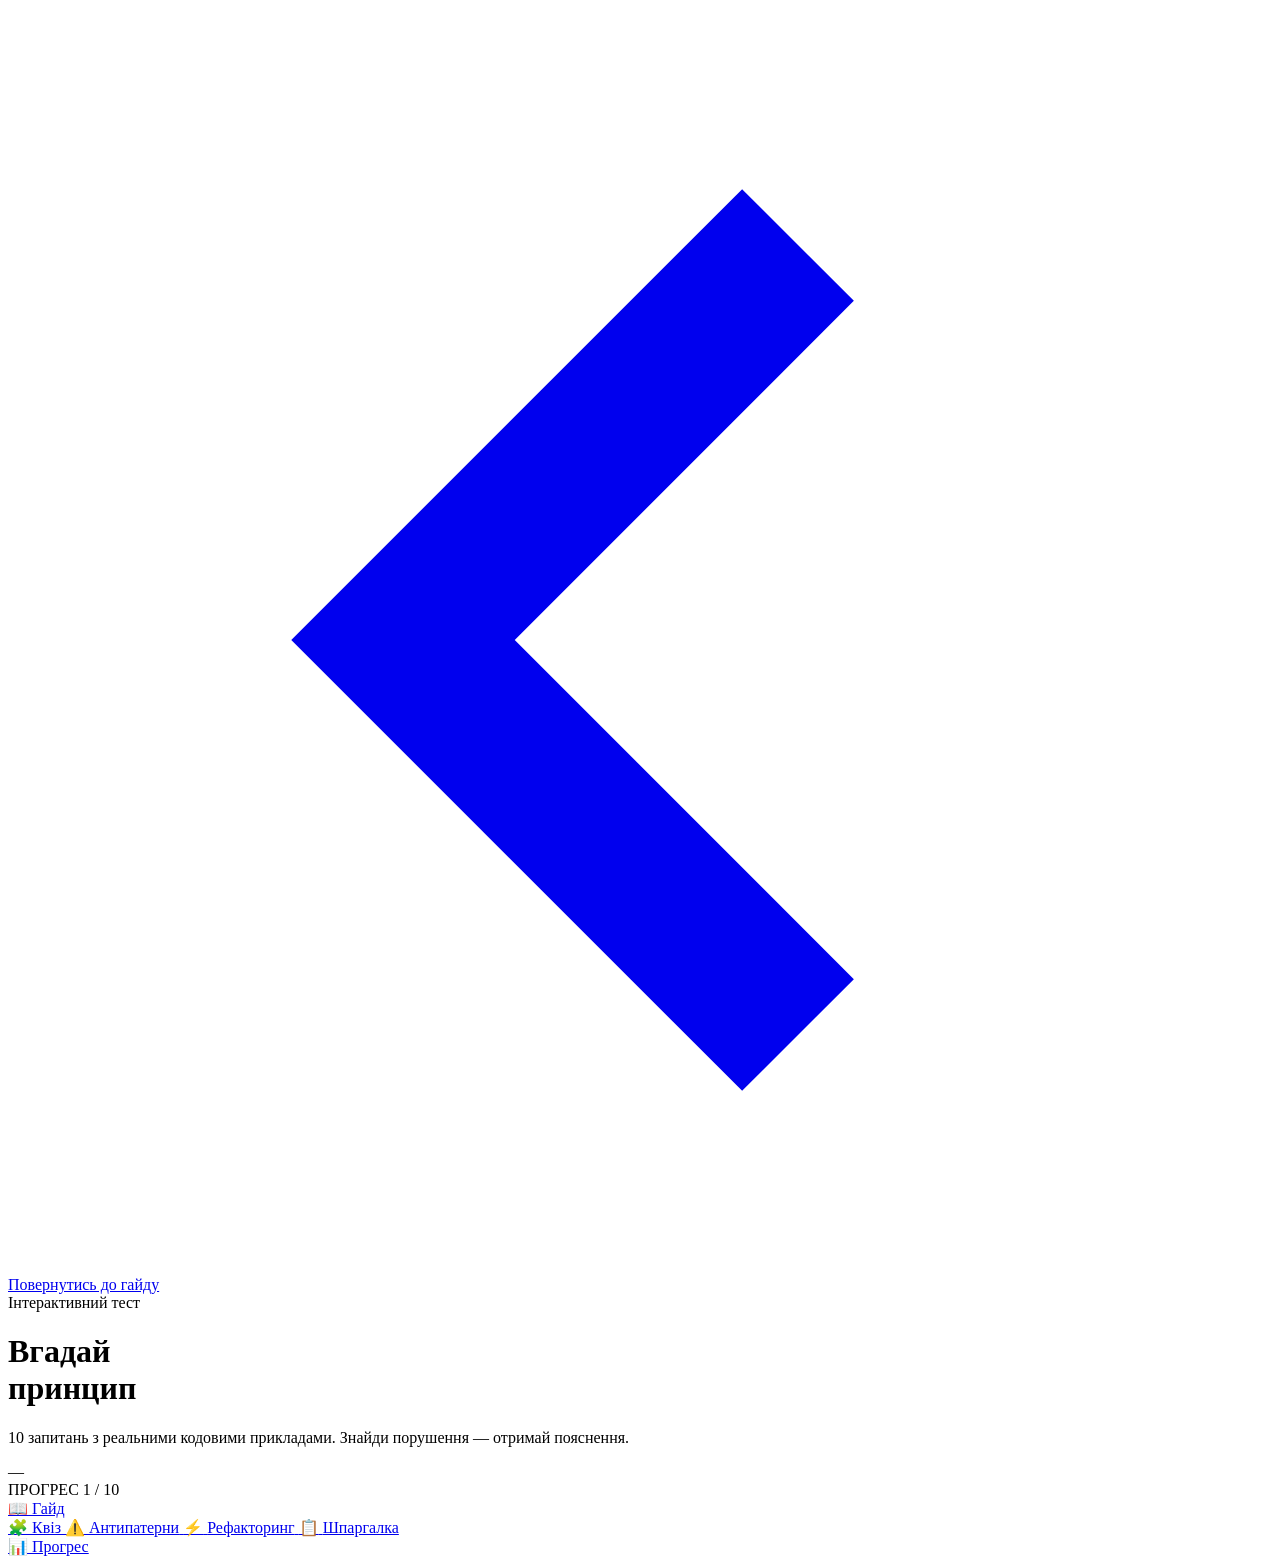
==== quiz.html @ ae3b08d3 "created a quiz page" ====
<!doctype html>
<html lang="uk">
  <head>
    <meta charset="UTF-8" />
    <meta name="viewport" content="width=device-width, initial-scale=1.0" />
    <title>Квіз — Frontend Принципи</title>
    <link
      href="https://fonts.googleapis.com/css2?family=Unbounded:wght@300;400;700;900&family=JetBrains+Mono:wght@300;400;500&family=Manrope:wght@300;400;500;600&display=swap"
      rel="stylesheet"
    />
  </head>
  <body data-current="quiz">
    <div class="orb orb1"></div>
    <div class="orb orb2"></div>

    <div class="shell">
      <a href="index.html" class="back">
        <svg
          viewBox="0 0 16 16"
          fill="none"
          stroke="currentColor"
          stroke-width="2"
        >
          <path d="M10 3L5 8l5 5" />
        </svg>
        Повернутись до гайду
      </a>

      <!-- Header -->
      <div class="quiz-header" id="quiz-header">
        <div class="quiz-eyebrow">Інтерактивний тест</div>
        <h1 class="quiz-title">Вгадай<br /><span>принцип</span></h1>
        <p class="quiz-desc">
          10 запитань з реальними кодовими прикладами. Знайди порушення —
          отримай пояснення.
        </p>
        <div class="read-time">
          <span class="read-time-dot"></span><span id="read-time-val">—</span>
        </div>
      </div>

      <!-- Progress -->
      <div class="progress-wrap" id="progress-wrap">
        <div class="progress-meta">
          <span class="progress-label">ПРОГРЕС</span>
          <span class="progress-frac" id="progress-frac">1 / 10</span>
        </div>
        <div class="progress-track">
          <div
            class="progress-fill"
            id="progress-fill"
            style="width: 10%"
          ></div>
        </div>
      </div>

      <!-- Question area -->
      <div id="question-area"></div>

      <!-- Results -->
      <div class="results" id="results"></div>
    </div>

    <!-- GLOBAL NAV -->
    <nav class="gnav" id="gnav">
      <a class="gnav-item" href="index.html" data-page="index">
        <span class="gnav-icon">📖</span>
        <span class="gnav-label">Гайд</span>
      </a>
      <div class="gnav-sep"></div>
      <a class="gnav-item" href="quiz.html" data-page="quiz">
        <span class="gnav-icon">🧩</span>
        <span class="gnav-label">Квіз</span>
      </a>
      <a class="gnav-item" href="antipatterns.html" data-page="antipatterns">
        <span class="gnav-icon">⚠️</span>
        <span class="gnav-label">Антипатерни</span>
      </a>
      <a class="gnav-item" href="refactoring.html" data-page="refactoring">
        <span class="gnav-icon">⚡</span>
        <span class="gnav-label">Рефакторинг</span>
      </a>
      <a class="gnav-item" href="cheatsheet.html" data-page="cheatsheet">
        <span class="gnav-icon">📋</span>
        <span class="gnav-label">Шпаргалка</span>
      </a>
      <div class="gnav-sep"></div>
      <a class="gnav-item" href="tracker.html" data-page="tracker">
        <span class="gnav-prog"></span>
        <span class="gnav-icon">📊</span>
        <span class="gnav-label">Прогрес</span>
      </a>
    </nav>
  </body>
</html>
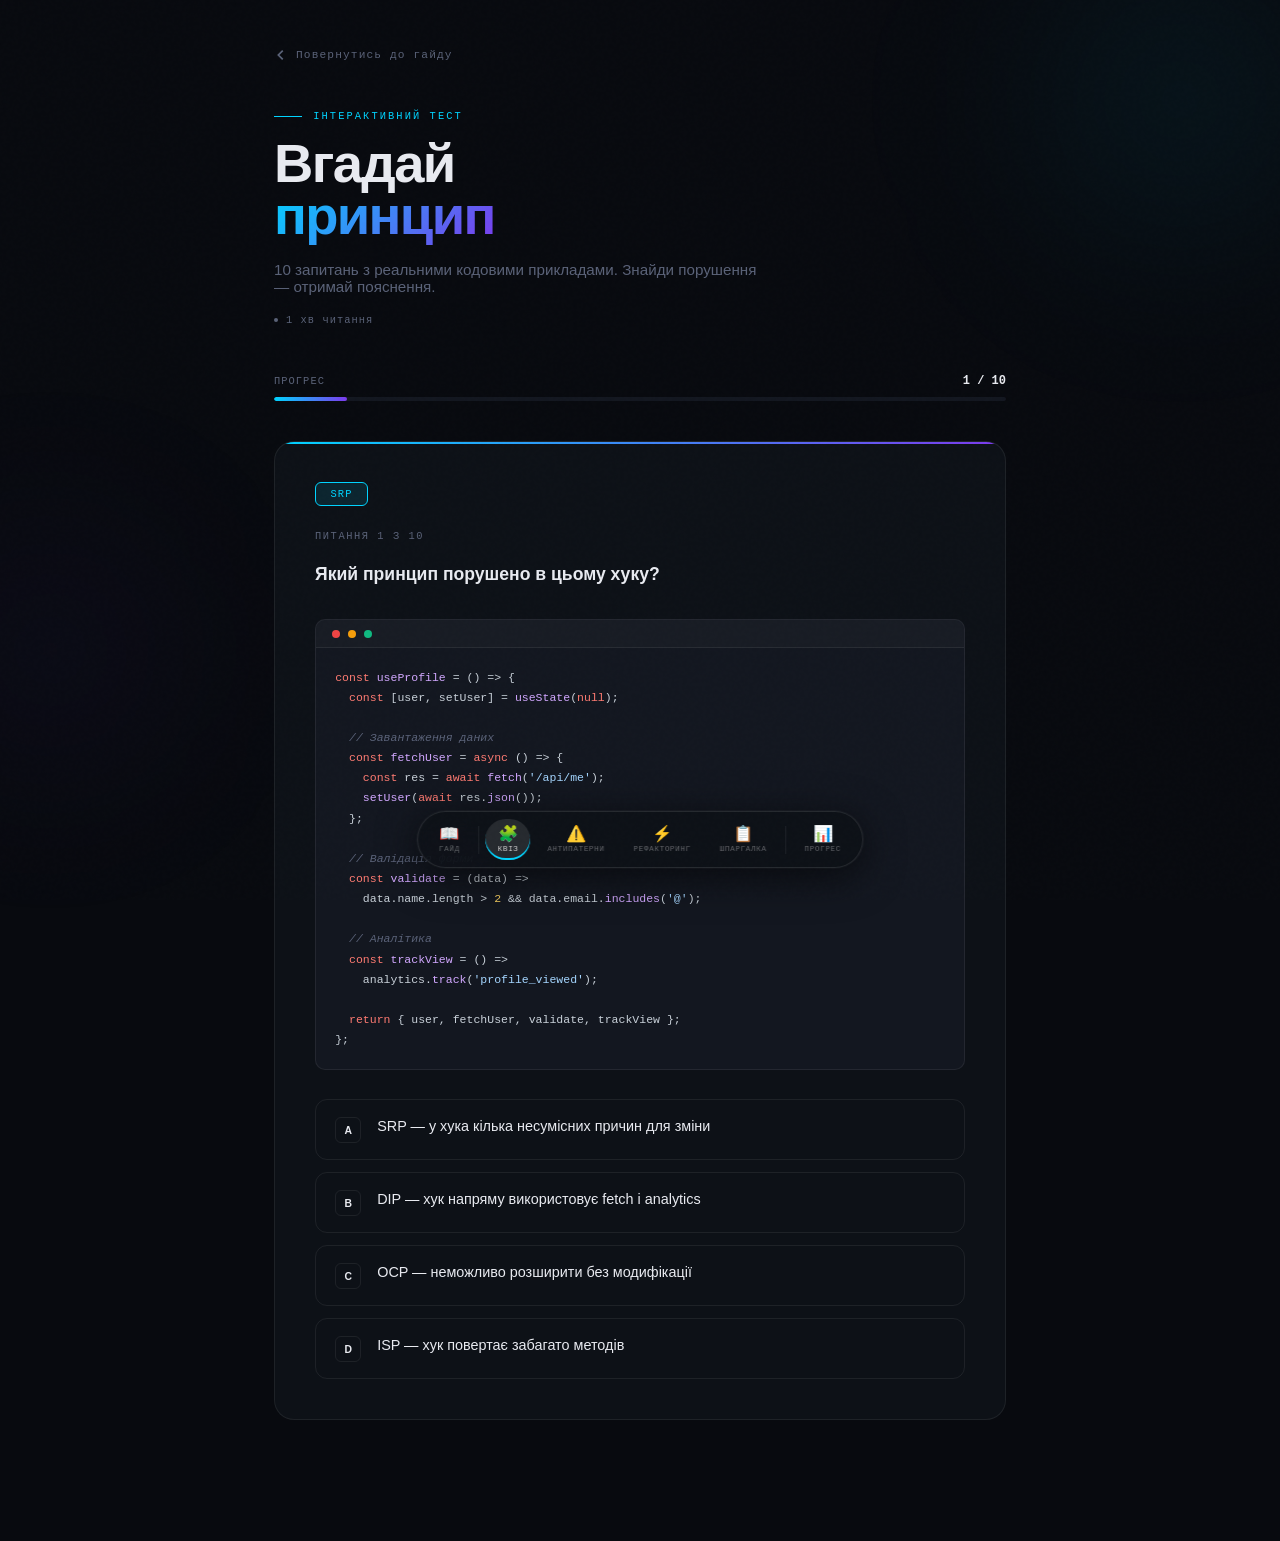
==== commit 91e15e01: "Update quiz.html" ====
--- a/quiz.html
+++ b/quiz.html
@@ -8,6 +8,7 @@
       href="https://fonts.googleapis.com/css2?family=Unbounded:wght@300;400;700;900&family=JetBrains+Mono:wght@300;400;500&family=Manrope:wght@300;400;500;600&display=swap"
       rel="stylesheet"
     />
+    <link rel="stylesheet" href="quiz.css" />
   </head>
   <body data-current="quiz">
     <div class="orb orb1"></div>
@@ -91,5 +92,6 @@
         <span class="gnav-label">Прогрес</span>
       </a>
     </nav>
+    <script type="module" src="./quiz.js"></script>
   </body>
 </html>
--- a/quiz.css
+++ b/quiz.css
@@ -0,0 +1,841 @@
+:root {
+  --bg: #080a0f;
+  --surface: #0d1117;
+  --surface2: #131720;
+  --border: rgba(255, 255, 255, 0.07);
+  --text: #e8eaf0;
+  --muted: #5a6278;
+  --accent1: #00d4ff;
+  --accent2: #7c3aed;
+  --accent3: #f59e0b;
+  --accent4: #10b981;
+  --accent5: #ef4444;
+}
+* {
+  margin: 0;
+  padding: 0;
+  box-sizing: border-box;
+}
+html {
+  scroll-behavior: smooth;
+}
+
+body {
+  background: var(--bg);
+  color: var(--text);
+  font-family: 'Manrope', sans-serif;
+  min-height: 100vh;
+  overflow-x: hidden;
+}
+
+/* noise */
+body::before {
+  content: '';
+  position: fixed;
+  inset: 0;
+  background-image: url("data:image/svg+xml,%3Csvg viewBox='0 0 256 256' xmlns='http://www.w3.org/2000/svg'%3E%3Cfilter id='n'%3E%3CfeTurbulence type='fractalNoise' baseFrequency='0.9' numOctaves='4' stitchTiles='stitch'/%3E%3C/filter%3E%3Crect width='100%25' height='100%25' filter='url(%23n)' opacity='0.03'/%3E%3C/svg%3E");
+  pointer-events: none;
+  z-index: 9999;
+  opacity: 0.4;
+}
+
+/* ── LAYOUT ── */
+.shell {
+  max-width: 780px;
+  margin: 0 auto;
+  padding: 3rem 1.5rem 6rem;
+  position: relative;
+}
+
+/* ── BACK LINK ── */
+.back {
+  display: inline-flex;
+  align-items: center;
+  gap: 0.5rem;
+  font-family: 'JetBrains Mono', monospace;
+  font-size: 0.7rem;
+  letter-spacing: 0.1em;
+  color: var(--muted);
+  text-decoration: none;
+  margin-bottom: 3rem;
+  transition: color 0.2s;
+}
+.back:hover {
+  color: var(--accent1);
+}
+.back svg {
+  width: 14px;
+}
+
+/* ── HEADER ── */
+.quiz-header {
+  margin-bottom: 3rem;
+  animation: fadeUp 0.6s ease both;
+}
+.quiz-eyebrow {
+  font-family: 'JetBrains Mono', monospace;
+  font-size: 0.65rem;
+  letter-spacing: 0.2em;
+  text-transform: uppercase;
+  color: var(--accent1);
+  display: flex;
+  align-items: center;
+  gap: 0.7rem;
+  margin-bottom: 1rem;
+}
+.quiz-eyebrow::before {
+  content: '';
+  display: block;
+  width: 28px;
+  height: 1px;
+  background: var(--accent1);
+}
+.quiz-title {
+  font-family: 'Unbounded', sans-serif;
+  font-size: clamp(2rem, 5vw, 3.4rem);
+  font-weight: 900;
+  line-height: 0.95;
+  letter-spacing: -0.03em;
+}
+.quiz-title span {
+  background: linear-gradient(135deg, var(--accent1), var(--accent2));
+  -webkit-background-clip: text;
+  -webkit-text-fill-color: transparent;
+  background-clip: text;
+}
+.quiz-desc {
+  margin-top: 1.2rem;
+  color: var(--muted);
+  font-size: 0.95rem;
+  max-width: 500px;
+}
+
+/* ── PROGRESS BAR ── */
+.progress-wrap {
+  margin-bottom: 2.5rem;
+  animation: fadeUp 0.6s 0.1s ease both;
+}
+.progress-meta {
+  display: flex;
+  justify-content: space-between;
+  align-items: center;
+  margin-bottom: 0.6rem;
+}
+.progress-label {
+  font-family: 'JetBrains Mono', monospace;
+  font-size: 0.65rem;
+  letter-spacing: 0.1em;
+  color: var(--muted);
+}
+.progress-frac {
+  font-family: 'Unbounded', monospace;
+  font-size: 0.75rem;
+  font-weight: 700;
+  color: var(--text);
+}
+.progress-track {
+  height: 4px;
+  background: var(--surface2);
+  border-radius: 99px;
+  overflow: hidden;
+}
+.progress-fill {
+  height: 100%;
+  background: linear-gradient(90deg, var(--accent1), var(--accent2));
+  border-radius: 99px;
+  transition: width 0.5s cubic-bezier(0.4, 0, 0.2, 1);
+}
+
+/* ── PRINCIPLE BADGE ── */
+.principle-badge {
+  display: inline-flex;
+  align-items: center;
+  gap: 0.5rem;
+  font-family: 'JetBrains Mono', monospace;
+  font-size: 0.65rem;
+  letter-spacing: 0.12em;
+  text-transform: uppercase;
+  padding: 0.3rem 0.9rem;
+  border-radius: 6px;
+  border: 1px solid var(--pb-color);
+  color: var(--pb-color);
+  background: color-mix(in srgb, var(--pb-color) 10%, transparent);
+  margin-bottom: 1.5rem;
+}
+
+/* ── QUESTION CARD ── */
+.q-card {
+  background: var(--surface);
+  border: 1px solid var(--border);
+  border-radius: 20px;
+  padding: 2.5rem;
+  margin-bottom: 1.5rem;
+  animation: slideIn 0.4s cubic-bezier(0.4, 0, 0.2, 1) both;
+  position: relative;
+  overflow: hidden;
+}
+.q-card::before {
+  content: '';
+  position: absolute;
+  top: 0;
+  left: 0;
+  right: 0;
+  height: 2px;
+  background: linear-gradient(90deg, var(--accent1), var(--accent2));
+}
+@keyframes slideIn {
+  from {
+    opacity: 0;
+    transform: translateY(20px) scale(0.99);
+  }
+  to {
+    opacity: 1;
+    transform: translateY(0) scale(1);
+  }
+}
+
+.q-number {
+  font-family: 'JetBrains Mono', monospace;
+  font-size: 0.65rem;
+  letter-spacing: 0.15em;
+  color: var(--muted);
+  margin-bottom: 1.2rem;
+}
+
+.q-text {
+  font-family: 'Manrope', sans-serif;
+  font-size: 1.1rem;
+  font-weight: 600;
+  line-height: 1.5;
+  margin-bottom: 2rem;
+}
+
+/* code snippet in question */
+.q-code {
+  background: var(--surface2);
+  border: 1px solid var(--border);
+  border-radius: 10px;
+  overflow: hidden;
+  margin: 1.2rem 0 1.8rem;
+}
+.q-code-header {
+  display: flex;
+  align-items: center;
+  gap: 0.5rem;
+  padding: 0.6rem 1rem;
+  border-bottom: 1px solid var(--border);
+  background: rgba(255, 255, 255, 0.02);
+}
+.q-code-dot {
+  width: 8px;
+  height: 8px;
+  border-radius: 50%;
+}
+.q-code-body {
+  padding: 1.2rem;
+  font-family: 'JetBrains Mono', monospace;
+  font-size: 0.72rem;
+  line-height: 1.75;
+  color: #c9d1d9;
+  overflow-x: auto;
+  white-space: pre;
+}
+
+/* token colors */
+.kw {
+  color: #ff7b72;
+}
+.fn {
+  color: #d2a8ff;
+}
+.str {
+  color: #a5d6ff;
+}
+.cm {
+  color: #5a6278;
+  font-style: italic;
+}
+.num {
+  color: #f2cc60;
+}
+.ty {
+  color: #ffa657;
+}
+.op {
+  color: #79c0ff;
+}
+
+/* ── ANSWER OPTIONS ── */
+.options {
+  display: flex;
+  flex-direction: column;
+  gap: 0.75rem;
+}
+
+.opt {
+  display: flex;
+  align-items: flex-start;
+  gap: 1rem;
+  padding: 1rem 1.2rem;
+  border-radius: 12px;
+  border: 1.5px solid var(--border);
+  background: transparent;
+  cursor: pointer;
+  text-align: left;
+  width: 100%;
+  transition:
+    border-color 0.2s,
+    background 0.2s,
+    transform 0.15s;
+  font-family: 'Manrope', sans-serif;
+  color: var(--text);
+  font-size: 0.9rem;
+  line-height: 1.45;
+  position: relative;
+  overflow: hidden;
+}
+.opt:hover:not(:disabled) {
+  border-color: rgba(0, 212, 255, 0.4);
+  background: rgba(0, 212, 255, 0.04);
+  transform: translateX(4px);
+}
+.opt-key {
+  font-family: 'Unbounded', sans-serif;
+  font-size: 0.65rem;
+  font-weight: 700;
+  width: 26px;
+  height: 26px;
+  border-radius: 6px;
+  border: 1px solid var(--border);
+  display: grid;
+  place-items: center;
+  flex-shrink: 0;
+  margin-top: 1px;
+  transition: all 0.2s;
+}
+.opt-text {
+  flex: 1;
+}
+
+/* States after answer */
+.opt.correct {
+  border-color: var(--accent4);
+  background: rgba(16, 185, 129, 0.08);
+  animation: popIn 0.3s ease;
+}
+.opt.correct .opt-key {
+  background: var(--accent4);
+  border-color: var(--accent4);
+  color: #000;
+}
+.opt.wrong {
+  border-color: var(--accent5);
+  background: rgba(239, 68, 68, 0.08);
+  animation: shake 0.3s ease;
+}
+.opt.wrong .opt-key {
+  background: var(--accent5);
+  border-color: var(--accent5);
+  color: #fff;
+}
+.opt.dimmed {
+  opacity: 0.35;
+}
+.opt:disabled {
+  cursor: default;
+}
+
+@keyframes popIn {
+  0% {
+    transform: scale(1);
+  }
+  40% {
+    transform: scale(1.015) translateX(4px);
+  }
+  100% {
+    transform: scale(1) translateX(4px);
+  }
+}
+@keyframes shake {
+  0%,
+  100% {
+    transform: translateX(0);
+  }
+  20% {
+    transform: translateX(-6px);
+  }
+  60% {
+    transform: translateX(4px);
+  }
+}
+
+/* ── EXPLANATION ── */
+.explanation {
+  border-radius: 12px;
+  padding: 1.4rem 1.6rem;
+  margin-top: 1.2rem;
+  font-size: 0.88rem;
+  line-height: 1.6;
+  animation: fadeUp 0.35s ease both;
+  display: none;
+}
+.explanation.show {
+  display: block;
+}
+.explanation.good {
+  background: rgba(16, 185, 129, 0.08);
+  border: 1px solid rgba(16, 185, 129, 0.25);
+}
+.explanation.bad {
+  background: rgba(239, 68, 68, 0.08);
+  border: 1px solid rgba(239, 68, 68, 0.2);
+}
+.explanation-title {
+  font-family: 'Unbounded', sans-serif;
+  font-size: 0.75rem;
+  font-weight: 700;
+  margin-bottom: 0.5rem;
+}
+.explanation.good .explanation-title {
+  color: var(--accent4);
+}
+.explanation.bad .explanation-title {
+  color: var(--accent5);
+}
+.explanation p {
+  color: var(--muted);
+}
+.explanation strong {
+  color: var(--text);
+}
+
+/* ── NEXT BUTTON ── */
+.next-btn {
+  margin-top: 1.5rem;
+  padding: 0.9rem 2.2rem;
+  border-radius: 10px;
+  border: none;
+  background: linear-gradient(135deg, var(--accent1), var(--accent2));
+  color: #fff;
+  font-family: 'Unbounded', sans-serif;
+  font-size: 0.8rem;
+  font-weight: 700;
+  letter-spacing: 0.05em;
+  cursor: pointer;
+  display: none;
+  align-items: center;
+  gap: 0.6rem;
+  transition:
+    opacity 0.2s,
+    transform 0.2s;
+  animation: fadeUp 0.3s ease both;
+}
+.next-btn.show {
+  display: inline-flex;
+}
+.next-btn:hover {
+  opacity: 0.85;
+  transform: translateY(-1px);
+}
+
+/* ── RESULTS SCREEN ── */
+.results {
+  display: none;
+  animation: fadeUp 0.5s ease both;
+}
+.results.show {
+  display: block;
+}
+
+.results-hero {
+  text-align: center;
+  padding: 3rem 2rem;
+  background: var(--surface);
+  border: 1px solid var(--border);
+  border-radius: 20px;
+  margin-bottom: 2rem;
+  position: relative;
+  overflow: hidden;
+}
+.results-hero::before {
+  content: '';
+  position: absolute;
+  inset: 0;
+  background: radial-gradient(
+    circle at 50% 0%,
+    rgba(0, 212, 255, 0.08),
+    transparent 60%
+  );
+}
+
+.results-emoji {
+  font-size: 4rem;
+  margin-bottom: 1rem;
+  display: block;
+  animation: bounceIn 0.6s cubic-bezier(0.34, 1.56, 0.64, 1) both;
+}
+@keyframes bounceIn {
+  from {
+    transform: scale(0) rotate(-10deg);
+    opacity: 0;
+  }
+  to {
+    transform: scale(1) rotate(0);
+    opacity: 1;
+  }
+}
+
+.results-score {
+  font-family: 'Unbounded', sans-serif;
+  font-size: clamp(3rem, 10vw, 5rem);
+  font-weight: 900;
+  line-height: 1;
+  background: linear-gradient(135deg, var(--accent1), var(--accent2));
+  -webkit-background-clip: text;
+  -webkit-text-fill-color: transparent;
+  background-clip: text;
+  margin-bottom: 0.5rem;
+}
+.results-label {
+  color: var(--muted);
+  font-size: 0.9rem;
+  margin-bottom: 1.5rem;
+}
+.results-verdict {
+  font-family: 'Unbounded', sans-serif;
+  font-size: 1.1rem;
+  font-weight: 700;
+  color: var(--text);
+}
+
+/* breakdown */
+.breakdown {
+  background: var(--surface);
+  border: 1px solid var(--border);
+  border-radius: 16px;
+  padding: 2rem;
+  margin-bottom: 2rem;
+}
+.breakdown-title {
+  font-family: 'Unbounded', sans-serif;
+  font-size: 0.85rem;
+  font-weight: 700;
+  margin-bottom: 1.5rem;
+  color: var(--muted);
+  letter-spacing: -0.01em;
+}
+.bd-row {
+  display: flex;
+  align-items: center;
+  gap: 1rem;
+  margin-bottom: 0.9rem;
+}
+.bd-row:last-child {
+  margin-bottom: 0;
+}
+.bd-name {
+  font-family: 'JetBrains Mono', monospace;
+  font-size: 0.7rem;
+  letter-spacing: 0.08em;
+  color: var(--muted);
+  width: 60px;
+  flex-shrink: 0;
+}
+.bd-bar-track {
+  flex: 1;
+  height: 8px;
+  background: var(--surface2);
+  border-radius: 99px;
+  overflow: hidden;
+}
+.bd-bar-fill {
+  height: 100%;
+  border-radius: 99px;
+  transition: width 1s cubic-bezier(0.4, 0, 0.2, 1) 0.3s;
+}
+.bd-frac {
+  font-family: 'JetBrains Mono', monospace;
+  font-size: 0.7rem;
+  color: var(--muted);
+  width: 36px;
+  text-align: right;
+}
+
+.results-actions {
+  display: flex;
+  gap: 1rem;
+  flex-wrap: wrap;
+}
+
+.btn-primary {
+  flex: 1;
+  padding: 1rem 1.5rem;
+  border-radius: 10px;
+  border: none;
+  background: linear-gradient(135deg, var(--accent1), var(--accent2));
+  color: #fff;
+  font-family: 'Unbounded', sans-serif;
+  font-size: 0.8rem;
+  font-weight: 700;
+  cursor: pointer;
+  transition:
+    opacity 0.2s,
+    transform 0.2s;
+  min-width: 160px;
+}
+.btn-primary:hover {
+  opacity: 0.85;
+  transform: translateY(-2px);
+}
+
+.btn-secondary {
+  flex: 1;
+  padding: 1rem 1.5rem;
+  border-radius: 10px;
+  border: 1.5px solid var(--border);
+  background: var(--surface);
+  color: var(--text);
+  font-family: 'Unbounded', sans-serif;
+  font-size: 0.8rem;
+  font-weight: 700;
+  cursor: pointer;
+  transition:
+    border-color 0.2s,
+    transform 0.2s;
+  text-decoration: none;
+  display: grid;
+  place-items: center;
+  min-width: 160px;
+}
+.btn-secondary:hover {
+  border-color: var(--accent1);
+  transform: translateY(-2px);
+}
+
+@keyframes fadeUp {
+  from {
+    opacity: 0;
+    transform: translateY(20px);
+  }
+  to {
+    opacity: 1;
+    transform: translateY(0);
+  }
+}
+
+/* ── DECORATIVE ORB ── */
+.orb {
+  position: fixed;
+  border-radius: 50%;
+  filter: blur(100px);
+  pointer-events: none;
+  z-index: 0;
+}
+.orb1 {
+  width: 400px;
+  height: 400px;
+  background: radial-gradient(
+    circle,
+    rgba(0, 212, 255, 0.1) 0%,
+    transparent 70%
+  );
+  top: -100px;
+  right: -100px;
+  animation: orbFloat1 10s ease-in-out infinite;
+}
+.orb2 {
+  width: 300px;
+  height: 300px;
+  background: radial-gradient(
+    circle,
+    rgba(124, 58, 237, 0.1) 0%,
+    transparent 70%
+  );
+  bottom: 100px;
+  left: -100px;
+  animation: orbFloat2 12s ease-in-out infinite;
+}
+@keyframes orbFloat1 {
+  0%,
+  100% {
+    transform: translate(0, 0);
+  }
+  50% {
+    transform: translate(-30px, 40px);
+  }
+}
+@keyframes orbFloat2 {
+  0%,
+  100% {
+    transform: translate(0, 0);
+  }
+  50% {
+    transform: translate(30px, -30px);
+  }
+}
+
+.shell {
+  position: relative;
+  z-index: 1;
+}
+
+/* review list */
+.review-list {
+  margin-bottom: 2rem;
+}
+.review-item {
+  display: flex;
+  align-items: flex-start;
+  gap: 1rem;
+  padding: 1rem;
+  border-radius: 10px;
+  margin-bottom: 0.5rem;
+  font-size: 0.85rem;
+}
+.review-item.r-ok {
+  background: rgba(16, 185, 129, 0.06);
+  border: 1px solid rgba(16, 185, 129, 0.15);
+}
+.review-item.r-bad {
+  background: rgba(239, 68, 68, 0.06);
+  border: 1px solid rgba(239, 68, 68, 0.12);
+}
+.review-icon {
+  font-size: 1rem;
+  flex-shrink: 0;
+  margin-top: 0.1rem;
+}
+.review-q {
+  font-weight: 600;
+  color: var(--text);
+  margin-bottom: 0.2rem;
+}
+.review-p {
+  font-family: 'JetBrains Mono', monospace;
+  font-size: 0.62rem;
+  letter-spacing: 0.08em;
+  color: var(--muted);
+}
+
+/* ── GLOBAL NAV ── */
+.gnav {
+  position: fixed;
+  bottom: 2rem;
+  left: 50%;
+  transform: translateX(-50%);
+  z-index: 8888;
+  display: flex;
+  align-items: center;
+  gap: 0.3rem;
+  background: rgba(13, 17, 23, 0.85);
+  border: 1px solid rgba(255, 255, 255, 0.1);
+  border-radius: 100px;
+  padding: 0.45rem 0.55rem;
+  backdrop-filter: blur(20px);
+  box-shadow:
+    0 8px 40px rgba(0, 0, 0, 0.6),
+    0 0 0 1px rgba(255, 255, 255, 0.04);
+  animation: gnavIn 0.6s 0.4s cubic-bezier(0.34, 1.56, 0.64, 1) both;
+}
+@keyframes gnavIn {
+  from {
+    opacity: 0;
+    transform: translateX(-50%) translateY(20px) scale(0.95);
+  }
+  to {
+    opacity: 1;
+    transform: translateX(-50%) translateY(0) scale(1);
+  }
+}
+.gnav-item {
+  display: flex;
+  flex-direction: column;
+  align-items: center;
+  gap: 0.15rem;
+  padding: 0.45rem 0.75rem;
+  border-radius: 100px;
+  text-decoration: none;
+  transition:
+    background 0.2s,
+    color 0.2s;
+  cursor: pointer;
+  border: none;
+  background: transparent;
+  position: relative;
+}
+.gnav-item:hover {
+  background: rgba(255, 255, 255, 0.07);
+}
+.gnav-item.active {
+  background: rgba(255, 255, 255, 0.1);
+  box-shadow: inset 0 -2px 0 #00d4ff;
+}
+.gnav-icon {
+  font-size: 1rem;
+  line-height: 1;
+}
+.gnav-label {
+  font-family: 'JetBrains Mono', monospace;
+  font-size: 0.48rem;
+  letter-spacing: 0.08em;
+  text-transform: uppercase;
+  color: rgba(255, 255, 255, 0.35);
+  white-space: nowrap;
+  transition: color 0.2s;
+}
+.gnav-item:hover .gnav-label,
+.gnav-item.active .gnav-label {
+  color: rgba(255, 255, 255, 0.8);
+}
+.gnav-sep {
+  width: 1px;
+  height: 28px;
+  background: rgba(255, 255, 255, 0.07);
+  margin: 0 0.1rem;
+  flex-shrink: 0;
+}
+/* progress dot on tracker link */
+.gnav-item .gnav-prog {
+  position: absolute;
+  top: 0.35rem;
+  right: 0.55rem;
+  width: 6px;
+  height: 6px;
+  border-radius: 50%;
+  background: #10b981;
+  box-shadow: 0 0 6px #10b981;
+  display: none;
+}
+.gnav-item.has-progress .gnav-prog {
+  display: block;
+}
+@media (max-width: 480px) {
+  .gnav {
+    bottom: 1rem;
+    padding: 0.35rem 0.4rem;
+  }
+  .gnav-item {
+    padding: 0.4rem 0.55rem;
+  }
+  .gnav-label {
+    display: none;
+  }
+}
+
+/* ── READING TIME BADGE ── */
+.read-time {
+  display: inline-flex;
+  align-items: center;
+  gap: 0.5rem;
+  font-family: 'JetBrains Mono', monospace;
+  font-size: 0.65rem;
+  letter-spacing: 0.1em;
+  color: var(--muted);
+  margin-top: 1.2rem;
+}
+.read-time-dot {
+  width: 4px;
+  height: 4px;
+  border-radius: 50%;
+  background: var(--muted);
+}
